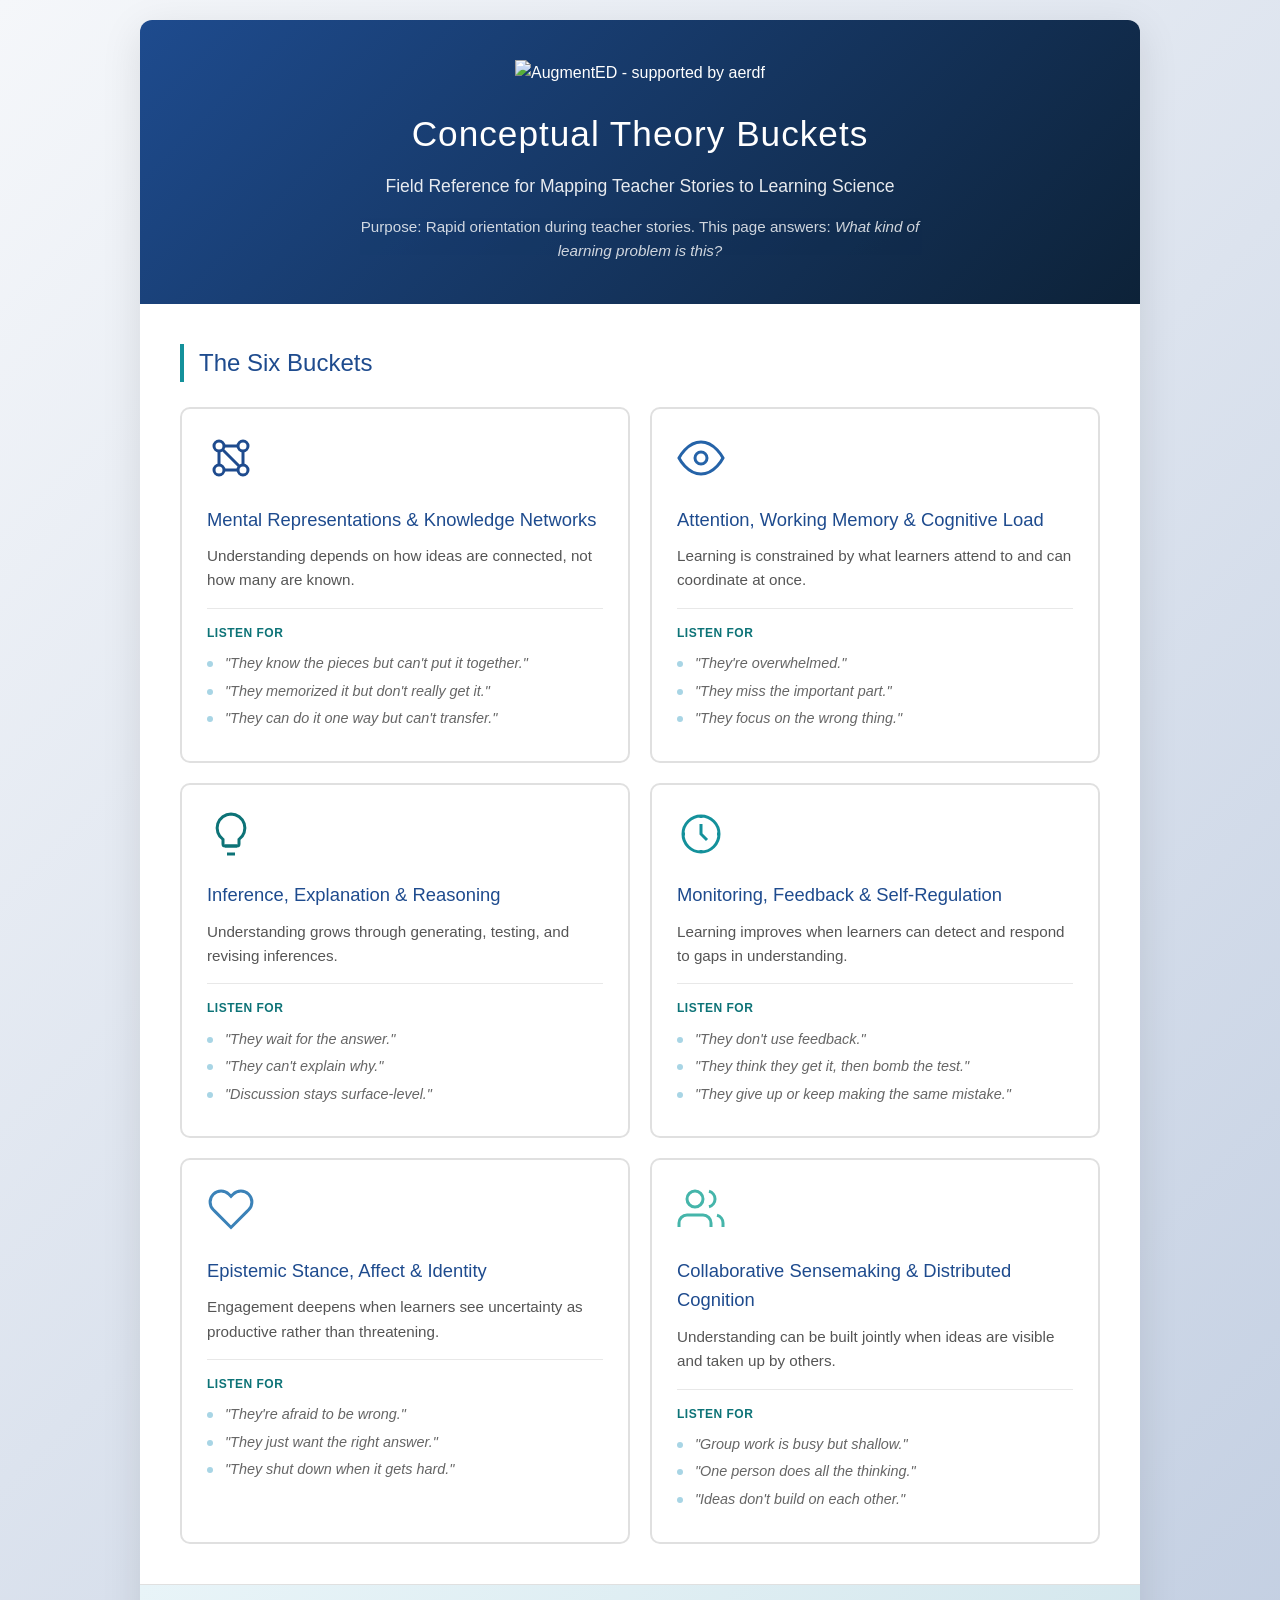
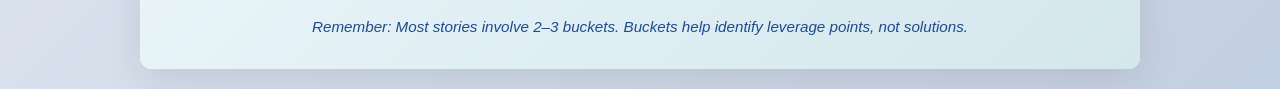
==== index.html @ 68f04470 "Remove number badges and show listen-fors on cards - Remove numbered badges from bucket cards, keep " ====
<!DOCTYPE html>
<html lang="en">
<head>
    <meta charset="UTF-8">
    <meta name="viewport" content="width=device-width, initial-scale=1.0">
    <title>Conceptual Theory Buckets | AugmentED</title>
    <style>
        * {
            margin: 0;
            padding: 0;
            box-sizing: border-box;
        }

        body {
            font-family: 'Segoe UI', Tahoma, Geneva, Verdana, sans-serif;
            background: linear-gradient(135deg, #f5f7fa 0%, #c3cfe2 100%);
            color: #2c3e50;
            line-height: 1.6;
            padding: 20px;
            min-height: 100vh;
        }

        .container {
            max-width: 1000px;
            margin: 0 auto;
            background: white;
            border-radius: 12px;
            box-shadow: 0 10px 40px rgba(0, 0, 0, 0.1);
            overflow: hidden;
        }

        header {
            background: linear-gradient(135deg, #1e4b8e 0%, #0d2238 100%);
            color: white;
            padding: 40px;
            text-align: center;
        }

        .logo {
            margin-bottom: 20px;
        }

        .logo img {
            height: 60px;
            width: auto;
        }

        header h1 {
            font-size: 2.2em;
            margin-bottom: 10px;
            font-weight: 300;
            letter-spacing: 1px;
        }

        header .subtitle {
            font-size: 1.1em;
            opacity: 0.9;
            margin-bottom: 15px;
        }

        header .purpose {
            font-size: 0.95em;
            opacity: 0.8;
            max-width: 600px;
            margin: 0 auto;
        }

        header .purpose em {
            font-style: italic;
            opacity: 1;
        }

        .buckets-section {
            padding: 40px;
        }

        .section-title {
            font-size: 1.5em;
            color: #1e4b8e;
            margin-bottom: 25px;
            font-weight: 400;
            border-left: 4px solid #14919b;
            padding-left: 15px;
        }

        .buckets-grid {
            display: grid;
            grid-template-columns: repeat(auto-fit, minmax(300px, 1fr));
            gap: 20px;
        }

        .bucket-card {
            background: white;
            border: 2px solid #e0e0e0;
            border-radius: 10px;
            padding: 25px;
            transition: all 0.3s ease;
            cursor: pointer;
        }

        .bucket-card:hover {
            transform: translateY(-5px);
            box-shadow: 0 8px 25px rgba(30, 75, 142, 0.15);
            border-color: #1e4b8e;
        }

        .bucket-card.expanded {
            grid-column: 1 / -1;
            cursor: default;
        }

        .bucket-icon {
            width: 48px;
            height: 48px;
            margin-bottom: 15px;
        }

        .bucket-card[data-bucket="1"] .bucket-icon { color: #1e4b8e; }
        .bucket-card[data-bucket="2"] .bucket-icon { color: #2563a8; }
        .bucket-card[data-bucket="3"] .bucket-icon { color: #0d7377; }
        .bucket-card[data-bucket="4"] .bucket-icon { color: #14919b; }
        .bucket-card[data-bucket="5"] .bucket-icon { color: #3b82b8; }
        .bucket-card[data-bucket="6"] .bucket-icon { color: #45b5aa; }

        .bucket-card h3 {
            color: #1e4b8e;
            font-size: 1.15em;
            margin-bottom: 10px;
            font-weight: 500;
        }

        .bucket-card .core-idea-preview {
            color: #555;
            font-size: 0.95em;
            line-height: 1.6;
            margin-bottom: 15px;
        }

        /* Listen For Preview on Cards */
        .listen-for-preview {
            margin-top: 15px;
            padding-top: 15px;
            border-top: 1px solid #e8e8e8;
        }

        .listen-for-preview h4 {
            color: #0d7377;
            font-size: 0.75em;
            text-transform: uppercase;
            letter-spacing: 0.5px;
            margin-bottom: 10px;
            font-weight: 600;
        }

        .listen-for-preview ul {
            list-style: none;
            padding-left: 0;
        }

        .listen-for-preview li {
            padding-left: 18px;
            position: relative;
            margin-bottom: 6px;
            color: #666;
            font-size: 0.9em;
            font-style: italic;
            line-height: 1.5;
        }

        .listen-for-preview li:before {
            content: "";
            width: 6px;
            height: 6px;
            background: #a8d5e5;
            border-radius: 50%;
            position: absolute;
            left: 0;
            top: 8px;
        }

        .bucket-details {
            display: none;
            margin-top: 20px;
            padding-top: 20px;
            border-top: 1px solid #e0e0e0;
            animation: fadeIn 0.4s ease;
        }

        .bucket-card.expanded .bucket-details {
            display: block;
        }

        .bucket-card.expanded .listen-for-preview {
            display: none;
        }

        @keyframes fadeIn {
            from { opacity: 0; transform: translateY(10px); }
            to { opacity: 1; transform: translateY(0); }
        }

        .detail-section {
            margin-bottom: 20px;
        }

        .detail-section:last-child {
            margin-bottom: 0;
        }

        .detail-section h4 {
            color: #0d7377;
            font-size: 0.85em;
            text-transform: uppercase;
            letter-spacing: 0.5px;
            margin-bottom: 10px;
            font-weight: 600;
        }

        .detail-section p {
            color: #2c3e50;
            font-size: 1.05em;
            font-weight: 500;
        }

        .detail-section ul {
            list-style: none;
            padding-left: 0;
        }

        .detail-section li {
            padding-left: 20px;
            position: relative;
            margin-bottom: 8px;
            color: #555;
            font-size: 0.95em;
        }

        .listen-for li {
            font-style: italic;
        }

        .listen-for li:before {
            content: "";
            width: 8px;
            height: 8px;
            background: #a8d5e5;
            border-radius: 50%;
            position: absolute;
            left: 0;
            top: 8px;
        }

        .mechanistic li:before {
            content: "";
            width: 8px;
            height: 8px;
            border: 2px solid #14919b;
            border-radius: 2px;
            position: absolute;
            left: 0;
            top: 6px;
        }

        .deep-dive-btn {
            display: inline-block;
            margin-top: 20px;
            background: linear-gradient(135deg, #1e4b8e 0%, #2a5ca8 100%);
            color: white;
            padding: 12px 24px;
            border-radius: 25px;
            text-decoration: none;
            font-size: 0.95em;
            font-weight: 500;
            transition: all 0.3s ease;
        }

        .deep-dive-btn:hover {
            transform: translateY(-2px);
            box-shadow: 0 4px 15px rgba(30, 75, 142, 0.3);
        }

        .collapse-btn {
            display: none;
            background: transparent;
            border: 2px solid #e0e0e0;
            color: #666;
            padding: 8px 16px;
            border-radius: 20px;
            cursor: pointer;
            font-size: 0.9em;
            margin-top: 15px;
            margin-left: 10px;
            transition: all 0.3s ease;
        }

        .bucket-card.expanded .collapse-btn {
            display: inline-block;
        }

        .collapse-btn:hover {
            border-color: #1e4b8e;
            color: #1e4b8e;
        }

        footer {
            padding: 30px 40px;
            background: linear-gradient(135deg, #e8f4f8 0%, #d4e7ed 100%);
            border-top: 1px solid #e0e0e0;
        }

        .reminder {
            color: #1e4b8e;
            font-size: 0.95em;
            text-align: center;
            font-style: italic;
        }

        @media (max-width: 768px) {
            body {
                padding: 10px;
            }

            header {
                padding: 30px 20px;
            }

            header h1 {
                font-size: 1.6em;
            }

            .buckets-section {
                padding: 25px 20px;
            }

            .buckets-grid {
                grid-template-columns: 1fr;
            }

            .bucket-card.expanded {
                grid-column: 1;
            }

            .section-title {
                font-size: 1.3em;
            }

            footer {
                padding: 20px;
            }
        }
    </style>
</head>
<body>
    <div class="container">
        <header>
            <div class="logo">
                <img src="AugmentED_Logo_FullColor_wTag.png" alt="AugmentED - supported by aerdf">
            </div>
            <h1>Conceptual Theory Buckets</h1>
            <p class="subtitle">Field Reference for Mapping Teacher Stories to Learning Science</p>
            <p class="purpose">Purpose: Rapid orientation during teacher stories. This page answers: <em>What kind of learning problem is this?</em></p>
        </header>

        <section class="buckets-section">
            <h2 class="section-title">The Six Buckets</h2>

            <div class="buckets-grid">
                <!-- Bucket 1 -->
                <article class="bucket-card" data-bucket="1">
                    <svg class="bucket-icon" viewBox="0 0 24 24" fill="none" stroke="currentColor" stroke-width="1.5">
                        <circle cx="6" cy="6" r="2.5"/>
                        <circle cx="18" cy="6" r="2.5"/>
                        <circle cx="6" cy="18" r="2.5"/>
                        <circle cx="18" cy="18" r="2.5"/>
                        <line x1="8.5" y1="6" x2="15.5" y2="6"/>
                        <line x1="6" y1="8.5" x2="6" y2="15.5"/>
                        <line x1="18" y1="8.5" x2="18" y2="15.5"/>
                        <line x1="8.5" y1="18" x2="15.5" y2="18"/>
                        <line x1="8" y1="8" x2="16" y2="16"/>
                    </svg>
                    <h3>Mental Representations & Knowledge Networks</h3>
                    <p class="core-idea-preview">Understanding depends on how ideas are connected, not how many are known.</p>

                    <div class="listen-for-preview">
                        <h4>Listen For</h4>
                        <ul>
                            <li>"They know the pieces but can't put it together."</li>
                            <li>"They memorized it but don't really get it."</li>
                            <li>"They can do it one way but can't transfer."</li>
                        </ul>
                    </div>

                    <div class="bucket-details">
                        <div class="detail-section listen-for">
                            <h4>Listen For</h4>
                            <ul>
                                <li>"They know the pieces but can't put it together."</li>
                                <li>"They memorized it but don't really get it."</li>
                                <li>"They can do it one way but can't transfer."</li>
                            </ul>
                        </div>
                        <div class="detail-section mechanistic">
                            <h4>Mechanistic Breakdowns</h4>
                            <ul>
                                <li>Fragmented schemas</li>
                                <li>Weak causal structure</li>
                                <li>Surface-level encoding</li>
                                <li>Representation misalignment (text vs. diagram vs. talk)</li>
                            </ul>
                        </div>
                        <a href="deep-dive-1.html" class="deep-dive-btn">Explore Deep Dive →</a>
                        <button class="collapse-btn" onclick="event.stopPropagation()">Collapse</button>
                    </div>
                </article>

                <!-- Bucket 2 -->
                <article class="bucket-card" data-bucket="2">
                    <svg class="bucket-icon" viewBox="0 0 24 24" fill="none" stroke="currentColor" stroke-width="1.5">
                        <path d="M1 12s4-8 11-8 11 8 11 8-4 8-11 8-11-8-11-8z"/>
                        <circle cx="12" cy="12" r="3"/>
                    </svg>
                    <h3>Attention, Working Memory & Cognitive Load</h3>
                    <p class="core-idea-preview">Learning is constrained by what learners attend to and can coordinate at once.</p>

                    <div class="listen-for-preview">
                        <h4>Listen For</h4>
                        <ul>
                            <li>"They're overwhelmed."</li>
                            <li>"They miss the important part."</li>
                            <li>"They focus on the wrong thing."</li>
                        </ul>
                    </div>

                    <div class="bucket-details">
                        <div class="detail-section listen-for">
                            <h4>Listen For</h4>
                            <ul>
                                <li>"They're overwhelmed."</li>
                                <li>"They miss the important part."</li>
                                <li>"They focus on the wrong thing."</li>
                            </ul>
                        </div>
                        <div class="detail-section mechanistic">
                            <h4>Mechanistic Breakdowns</h4>
                            <ul>
                                <li>Misdirected attention</li>
                                <li>Extraneous cognitive load</li>
                                <li>Split attention</li>
                                <li>Prior knowledge not activated</li>
                            </ul>
                        </div>
                        <a href="deep-dive-2.html" class="deep-dive-btn">Explore Deep Dive →</a>
                        <button class="collapse-btn" onclick="event.stopPropagation()">Collapse</button>
                    </div>
                </article>

                <!-- Bucket 3 -->
                <article class="bucket-card" data-bucket="3">
                    <svg class="bucket-icon" viewBox="0 0 24 24" fill="none" stroke="currentColor" stroke-width="1.5">
                        <path d="M9 18h6"/>
                        <path d="M10 22h4"/>
                        <path d="M12 2a7 7 0 0 0-4 12.7V17a1 1 0 0 0 1 1h6a1 1 0 0 0 1-1v-2.3A7 7 0 0 0 12 2z"/>
                    </svg>
                    <h3>Inference, Explanation & Reasoning</h3>
                    <p class="core-idea-preview">Understanding grows through generating, testing, and revising inferences.</p>

                    <div class="listen-for-preview">
                        <h4>Listen For</h4>
                        <ul>
                            <li>"They wait for the answer."</li>
                            <li>"They can't explain why."</li>
                            <li>"Discussion stays surface-level."</li>
                        </ul>
                    </div>

                    <div class="bucket-details">
                        <div class="detail-section listen-for">
                            <h4>Listen For</h4>
                            <ul>
                                <li>"They wait for the answer."</li>
                                <li>"They can't explain why."</li>
                                <li>"Discussion stays surface-level."</li>
                            </ul>
                        </div>
                        <div class="detail-section mechanistic">
                            <h4>Mechanistic Breakdowns</h4>
                            <ul>
                                <li>Low inference demand</li>
                                <li>Explanations without mechanisms</li>
                                <li>Weak counterfactual reasoning</li>
                                <li>No productive failure opportunities</li>
                            </ul>
                        </div>
                        <a href="deep-dive-3.html" class="deep-dive-btn">Explore Deep Dive →</a>
                        <button class="collapse-btn" onclick="event.stopPropagation()">Collapse</button>
                    </div>
                </article>

                <!-- Bucket 4 -->
                <article class="bucket-card" data-bucket="4">
                    <svg class="bucket-icon" viewBox="0 0 24 24" fill="none" stroke="currentColor" stroke-width="1.5">
                        <circle cx="12" cy="12" r="9"/>
                        <path d="M12 7v5l3 3"/>
                        <path d="M12 3v1"/>
                        <path d="M12 20v1"/>
                        <path d="M3 12h1"/>
                        <path d="M20 12h1"/>
                    </svg>
                    <h3>Monitoring, Feedback & Self-Regulation</h3>
                    <p class="core-idea-preview">Learning improves when learners can detect and respond to gaps in understanding.</p>

                    <div class="listen-for-preview">
                        <h4>Listen For</h4>
                        <ul>
                            <li>"They don't use feedback."</li>
                            <li>"They think they get it, then bomb the test."</li>
                            <li>"They give up or keep making the same mistake."</li>
                        </ul>
                    </div>

                    <div class="bucket-details">
                        <div class="detail-section listen-for">
                            <h4>Listen For</h4>
                            <ul>
                                <li>"They don't use feedback."</li>
                                <li>"They think they get it, then bomb the test."</li>
                                <li>"They give up or keep making the same mistake."</li>
                            </ul>
                        </div>
                        <div class="detail-section mechanistic">
                            <h4>Mechanistic Breakdowns</h4>
                            <ul>
                                <li>Poor metacognitive calibration</li>
                                <li>Feedback that evaluates but doesn't inform</li>
                                <li>No visibility into progress</li>
                                <li>Weak error detection</li>
                            </ul>
                        </div>
                        <a href="deep-dive-4.html" class="deep-dive-btn">Explore Deep Dive →</a>
                        <button class="collapse-btn" onclick="event.stopPropagation()">Collapse</button>
                    </div>
                </article>

                <!-- Bucket 5 -->
                <article class="bucket-card" data-bucket="5">
                    <svg class="bucket-icon" viewBox="0 0 24 24" fill="none" stroke="currentColor" stroke-width="1.5">
                        <path d="M20.84 4.61a5.5 5.5 0 0 0-7.78 0L12 5.67l-1.06-1.06a5.5 5.5 0 0 0-7.78 7.78l1.06 1.06L12 21.23l7.78-7.78 1.06-1.06a5.5 5.5 0 0 0 0-7.78z"/>
                    </svg>
                    <h3>Epistemic Stance, Affect & Identity</h3>
                    <p class="core-idea-preview">Engagement deepens when learners see uncertainty as productive rather than threatening.</p>

                    <div class="listen-for-preview">
                        <h4>Listen For</h4>
                        <ul>
                            <li>"They're afraid to be wrong."</li>
                            <li>"They just want the right answer."</li>
                            <li>"They shut down when it gets hard."</li>
                        </ul>
                    </div>

                    <div class="bucket-details">
                        <div class="detail-section listen-for">
                            <h4>Listen For</h4>
                            <ul>
                                <li>"They're afraid to be wrong."</li>
                                <li>"They just want the right answer."</li>
                                <li>"They shut down when it gets hard."</li>
                            </ul>
                        </div>
                        <div class="detail-section mechanistic">
                            <h4>Mechanistic Breakdowns</h4>
                            <ul>
                                <li>Fixed view of knowledge</li>
                                <li>High epistemic risk</li>
                                <li>Confusion interpreted as failure</li>
                                <li>Threatened learner identity</li>
                            </ul>
                        </div>
                        <a href="deep-dive-5.html" class="deep-dive-btn">Explore Deep Dive →</a>
                        <button class="collapse-btn" onclick="event.stopPropagation()">Collapse</button>
                    </div>
                </article>

                <!-- Bucket 6 -->
                <article class="bucket-card" data-bucket="6">
                    <svg class="bucket-icon" viewBox="0 0 24 24" fill="none" stroke="currentColor" stroke-width="1.5">
                        <path d="M17 21v-2a4 4 0 0 0-4-4H5a4 4 0 0 0-4 4v2"/>
                        <circle cx="9" cy="7" r="4"/>
                        <path d="M23 21v-2a4 4 0 0 0-3-3.87"/>
                        <path d="M16 3.13a4 4 0 0 1 0 7.75"/>
                    </svg>
                    <h3>Collaborative Sensemaking & Distributed Cognition</h3>
                    <p class="core-idea-preview">Understanding can be built jointly when ideas are visible and taken up by others.</p>

                    <div class="listen-for-preview">
                        <h4>Listen For</h4>
                        <ul>
                            <li>"Group work is busy but shallow."</li>
                            <li>"One person does all the thinking."</li>
                            <li>"Ideas don't build on each other."</li>
                        </ul>
                    </div>

                    <div class="bucket-details">
                        <div class="detail-section listen-for">
                            <h4>Listen For</h4>
                            <ul>
                                <li>"Group work is busy but shallow."</li>
                                <li>"One person does all the thinking."</li>
                                <li>"Ideas don't build on each other."</li>
                            </ul>
                        </div>
                        <div class="detail-section mechanistic">
                            <h4>Mechanistic Breakdowns</h4>
                            <ul>
                                <li>No shared representations</li>
                                <li>Low dialogic uptake</li>
                                <li>Uneven participation in reasoning</li>
                                <li>Missing transactive exchange</li>
                            </ul>
                        </div>
                        <a href="deep-dive-6.html" class="deep-dive-btn">Explore Deep Dive →</a>
                        <button class="collapse-btn" onclick="event.stopPropagation()">Collapse</button>
                    </div>
                </article>
            </div>
        </section>

        <footer>
            <p class="reminder">Remember: Most stories involve 2–3 buckets. Buckets help identify leverage points, not solutions.</p>
        </footer>
    </div>

    <script>
        document.querySelectorAll('.bucket-card').forEach(card => {
            card.addEventListener('click', function(e) {
                if (e.target.classList.contains('deep-dive-btn')) return;

                const isExpanded = this.classList.contains('expanded');

                // Collapse all cards
                document.querySelectorAll('.bucket-card.expanded').forEach(c => {
                    c.classList.remove('expanded');
                });

                // Expand clicked card if it wasn't already expanded
                if (!isExpanded) {
                    this.classList.add('expanded');
                    setTimeout(() => {
                        this.scrollIntoView({ behavior: 'smooth', block: 'nearest' });
                    }, 100);
                }
            });

            // Collapse button
            const collapseBtn = card.querySelector('.collapse-btn');
            if (collapseBtn) {
                collapseBtn.addEventListener('click', function(e) {
                    e.stopPropagation();
                    card.classList.remove('expanded');
                });
            }
        });
    </script>
</body>
</html>
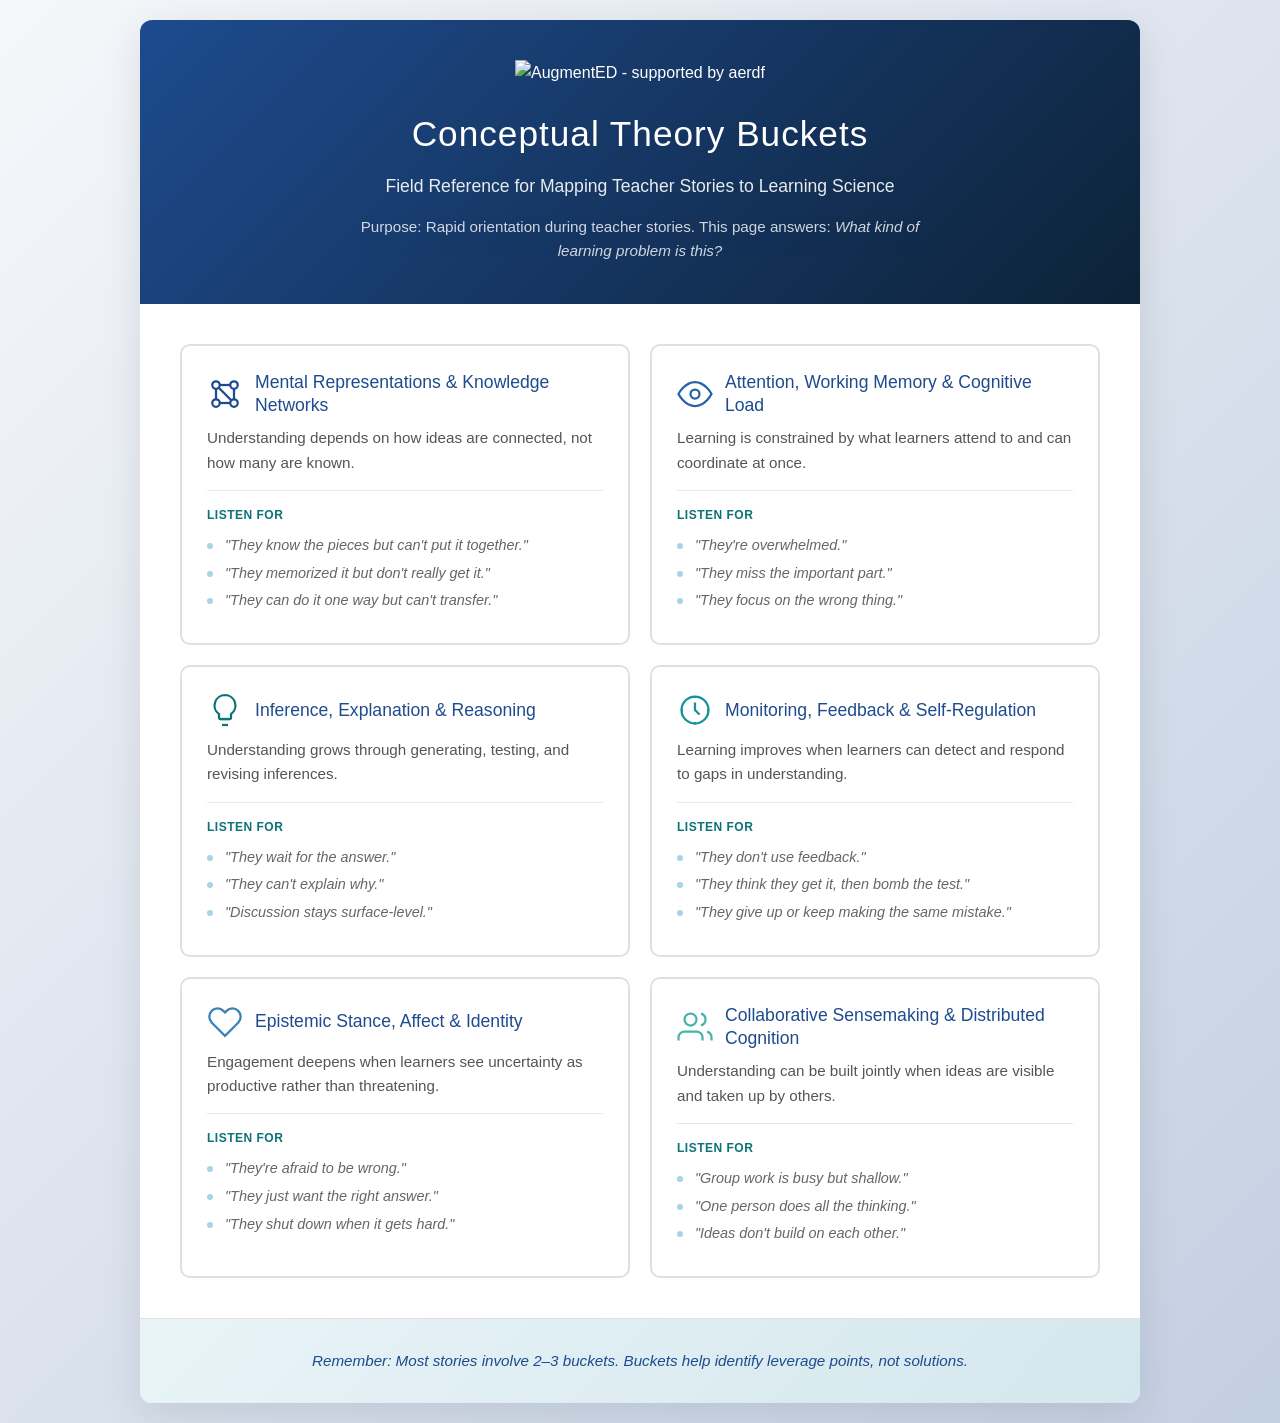
==== commit d6a54a8b: "Remove section title and put icons inline with headers - Removed "The Six Buckets" heading from the " ====
--- a/index.html
+++ b/index.html
@@ -74,15 +74,6 @@
             padding: 40px;
         }
 
-        .section-title {
-            font-size: 1.5em;
-            color: #1e4b8e;
-            margin-bottom: 25px;
-            font-weight: 400;
-            border-left: 4px solid #14919b;
-            padding-left: 15px;
-        }
-
         .buckets-grid {
             display: grid;
             grid-template-columns: repeat(auto-fit, minmax(300px, 1fr));
@@ -109,10 +100,17 @@
             cursor: default;
         }
 
+        .bucket-header {
+            display: flex;
+            align-items: center;
+            gap: 12px;
+            margin-bottom: 10px;
+        }
+
         .bucket-icon {
-            width: 48px;
-            height: 48px;
-            margin-bottom: 15px;
+            width: 36px;
+            height: 36px;
+            flex-shrink: 0;
         }
 
         .bucket-card[data-bucket="1"] .bucket-icon { color: #1e4b8e; }
@@ -124,9 +122,10 @@
 
         .bucket-card h3 {
             color: #1e4b8e;
-            font-size: 1.15em;
-            margin-bottom: 10px;
+            font-size: 1.1em;
+            margin: 0;
             font-weight: 500;
+            line-height: 1.3;
         }
 
         .bucket-card .core-idea-preview {
@@ -340,10 +339,6 @@
                 grid-column: 1;
             }
 
-            .section-title {
-                font-size: 1.3em;
-            }
-
             footer {
                 padding: 20px;
             }
@@ -362,23 +357,23 @@
         </header>
 
         <section class="buckets-section">
-            <h2 class="section-title">The Six Buckets</h2>
-
             <div class="buckets-grid">
                 <!-- Bucket 1 -->
                 <article class="bucket-card" data-bucket="1">
-                    <svg class="bucket-icon" viewBox="0 0 24 24" fill="none" stroke="currentColor" stroke-width="1.5">
-                        <circle cx="6" cy="6" r="2.5"/>
-                        <circle cx="18" cy="6" r="2.5"/>
-                        <circle cx="6" cy="18" r="2.5"/>
-                        <circle cx="18" cy="18" r="2.5"/>
-                        <line x1="8.5" y1="6" x2="15.5" y2="6"/>
-                        <line x1="6" y1="8.5" x2="6" y2="15.5"/>
-                        <line x1="18" y1="8.5" x2="18" y2="15.5"/>
-                        <line x1="8.5" y1="18" x2="15.5" y2="18"/>
-                        <line x1="8" y1="8" x2="16" y2="16"/>
-                    </svg>
-                    <h3>Mental Representations & Knowledge Networks</h3>
+                    <div class="bucket-header">
+                        <svg class="bucket-icon" viewBox="0 0 24 24" fill="none" stroke="currentColor" stroke-width="1.5">
+                            <circle cx="6" cy="6" r="2.5"/>
+                            <circle cx="18" cy="6" r="2.5"/>
+                            <circle cx="6" cy="18" r="2.5"/>
+                            <circle cx="18" cy="18" r="2.5"/>
+                            <line x1="8.5" y1="6" x2="15.5" y2="6"/>
+                            <line x1="6" y1="8.5" x2="6" y2="15.5"/>
+                            <line x1="18" y1="8.5" x2="18" y2="15.5"/>
+                            <line x1="8.5" y1="18" x2="15.5" y2="18"/>
+                            <line x1="8" y1="8" x2="16" y2="16"/>
+                        </svg>
+                        <h3>Mental Representations & Knowledge Networks</h3>
+                    </div>
                     <p class="core-idea-preview">Understanding depends on how ideas are connected, not how many are known.</p>
 
                     <div class="listen-for-preview">
@@ -415,11 +410,13 @@
 
                 <!-- Bucket 2 -->
                 <article class="bucket-card" data-bucket="2">
-                    <svg class="bucket-icon" viewBox="0 0 24 24" fill="none" stroke="currentColor" stroke-width="1.5">
-                        <path d="M1 12s4-8 11-8 11 8 11 8-4 8-11 8-11-8-11-8z"/>
-                        <circle cx="12" cy="12" r="3"/>
-                    </svg>
-                    <h3>Attention, Working Memory & Cognitive Load</h3>
+                    <div class="bucket-header">
+                        <svg class="bucket-icon" viewBox="0 0 24 24" fill="none" stroke="currentColor" stroke-width="1.5">
+                            <path d="M1 12s4-8 11-8 11 8 11 8-4 8-11 8-11-8-11-8z"/>
+                            <circle cx="12" cy="12" r="3"/>
+                        </svg>
+                        <h3>Attention, Working Memory & Cognitive Load</h3>
+                    </div>
                     <p class="core-idea-preview">Learning is constrained by what learners attend to and can coordinate at once.</p>
 
                     <div class="listen-for-preview">
@@ -456,12 +453,14 @@
 
                 <!-- Bucket 3 -->
                 <article class="bucket-card" data-bucket="3">
-                    <svg class="bucket-icon" viewBox="0 0 24 24" fill="none" stroke="currentColor" stroke-width="1.5">
-                        <path d="M9 18h6"/>
-                        <path d="M10 22h4"/>
-                        <path d="M12 2a7 7 0 0 0-4 12.7V17a1 1 0 0 0 1 1h6a1 1 0 0 0 1-1v-2.3A7 7 0 0 0 12 2z"/>
-                    </svg>
-                    <h3>Inference, Explanation & Reasoning</h3>
+                    <div class="bucket-header">
+                        <svg class="bucket-icon" viewBox="0 0 24 24" fill="none" stroke="currentColor" stroke-width="1.5">
+                            <path d="M9 18h6"/>
+                            <path d="M10 22h4"/>
+                            <path d="M12 2a7 7 0 0 0-4 12.7V17a1 1 0 0 0 1 1h6a1 1 0 0 0 1-1v-2.3A7 7 0 0 0 12 2z"/>
+                        </svg>
+                        <h3>Inference, Explanation & Reasoning</h3>
+                    </div>
                     <p class="core-idea-preview">Understanding grows through generating, testing, and revising inferences.</p>
 
                     <div class="listen-for-preview">
@@ -498,15 +497,17 @@
 
                 <!-- Bucket 4 -->
                 <article class="bucket-card" data-bucket="4">
-                    <svg class="bucket-icon" viewBox="0 0 24 24" fill="none" stroke="currentColor" stroke-width="1.5">
-                        <circle cx="12" cy="12" r="9"/>
-                        <path d="M12 7v5l3 3"/>
-                        <path d="M12 3v1"/>
-                        <path d="M12 20v1"/>
-                        <path d="M3 12h1"/>
-                        <path d="M20 12h1"/>
-                    </svg>
-                    <h3>Monitoring, Feedback & Self-Regulation</h3>
+                    <div class="bucket-header">
+                        <svg class="bucket-icon" viewBox="0 0 24 24" fill="none" stroke="currentColor" stroke-width="1.5">
+                            <circle cx="12" cy="12" r="9"/>
+                            <path d="M12 7v5l3 3"/>
+                            <path d="M12 3v1"/>
+                            <path d="M12 20v1"/>
+                            <path d="M3 12h1"/>
+                            <path d="M20 12h1"/>
+                        </svg>
+                        <h3>Monitoring, Feedback & Self-Regulation</h3>
+                    </div>
                     <p class="core-idea-preview">Learning improves when learners can detect and respond to gaps in understanding.</p>
 
                     <div class="listen-for-preview">
@@ -543,10 +544,12 @@
 
                 <!-- Bucket 5 -->
                 <article class="bucket-card" data-bucket="5">
-                    <svg class="bucket-icon" viewBox="0 0 24 24" fill="none" stroke="currentColor" stroke-width="1.5">
-                        <path d="M20.84 4.61a5.5 5.5 0 0 0-7.78 0L12 5.67l-1.06-1.06a5.5 5.5 0 0 0-7.78 7.78l1.06 1.06L12 21.23l7.78-7.78 1.06-1.06a5.5 5.5 0 0 0 0-7.78z"/>
-                    </svg>
-                    <h3>Epistemic Stance, Affect & Identity</h3>
+                    <div class="bucket-header">
+                        <svg class="bucket-icon" viewBox="0 0 24 24" fill="none" stroke="currentColor" stroke-width="1.5">
+                            <path d="M20.84 4.61a5.5 5.5 0 0 0-7.78 0L12 5.67l-1.06-1.06a5.5 5.5 0 0 0-7.78 7.78l1.06 1.06L12 21.23l7.78-7.78 1.06-1.06a5.5 5.5 0 0 0 0-7.78z"/>
+                        </svg>
+                        <h3>Epistemic Stance, Affect & Identity</h3>
+                    </div>
                     <p class="core-idea-preview">Engagement deepens when learners see uncertainty as productive rather than threatening.</p>
 
                     <div class="listen-for-preview">
@@ -583,13 +586,15 @@
 
                 <!-- Bucket 6 -->
                 <article class="bucket-card" data-bucket="6">
-                    <svg class="bucket-icon" viewBox="0 0 24 24" fill="none" stroke="currentColor" stroke-width="1.5">
-                        <path d="M17 21v-2a4 4 0 0 0-4-4H5a4 4 0 0 0-4 4v2"/>
-                        <circle cx="9" cy="7" r="4"/>
-                        <path d="M23 21v-2a4 4 0 0 0-3-3.87"/>
-                        <path d="M16 3.13a4 4 0 0 1 0 7.75"/>
-                    </svg>
-                    <h3>Collaborative Sensemaking & Distributed Cognition</h3>
+                    <div class="bucket-header">
+                        <svg class="bucket-icon" viewBox="0 0 24 24" fill="none" stroke="currentColor" stroke-width="1.5">
+                            <path d="M17 21v-2a4 4 0 0 0-4-4H5a4 4 0 0 0-4 4v2"/>
+                            <circle cx="9" cy="7" r="4"/>
+                            <path d="M23 21v-2a4 4 0 0 0-3-3.87"/>
+                            <path d="M16 3.13a4 4 0 0 1 0 7.75"/>
+                        </svg>
+                        <h3>Collaborative Sensemaking & Distributed Cognition</h3>
+                    </div>
                     <p class="core-idea-preview">Understanding can be built jointly when ideas are visible and taken up by others.</p>
 
                     <div class="listen-for-preview">
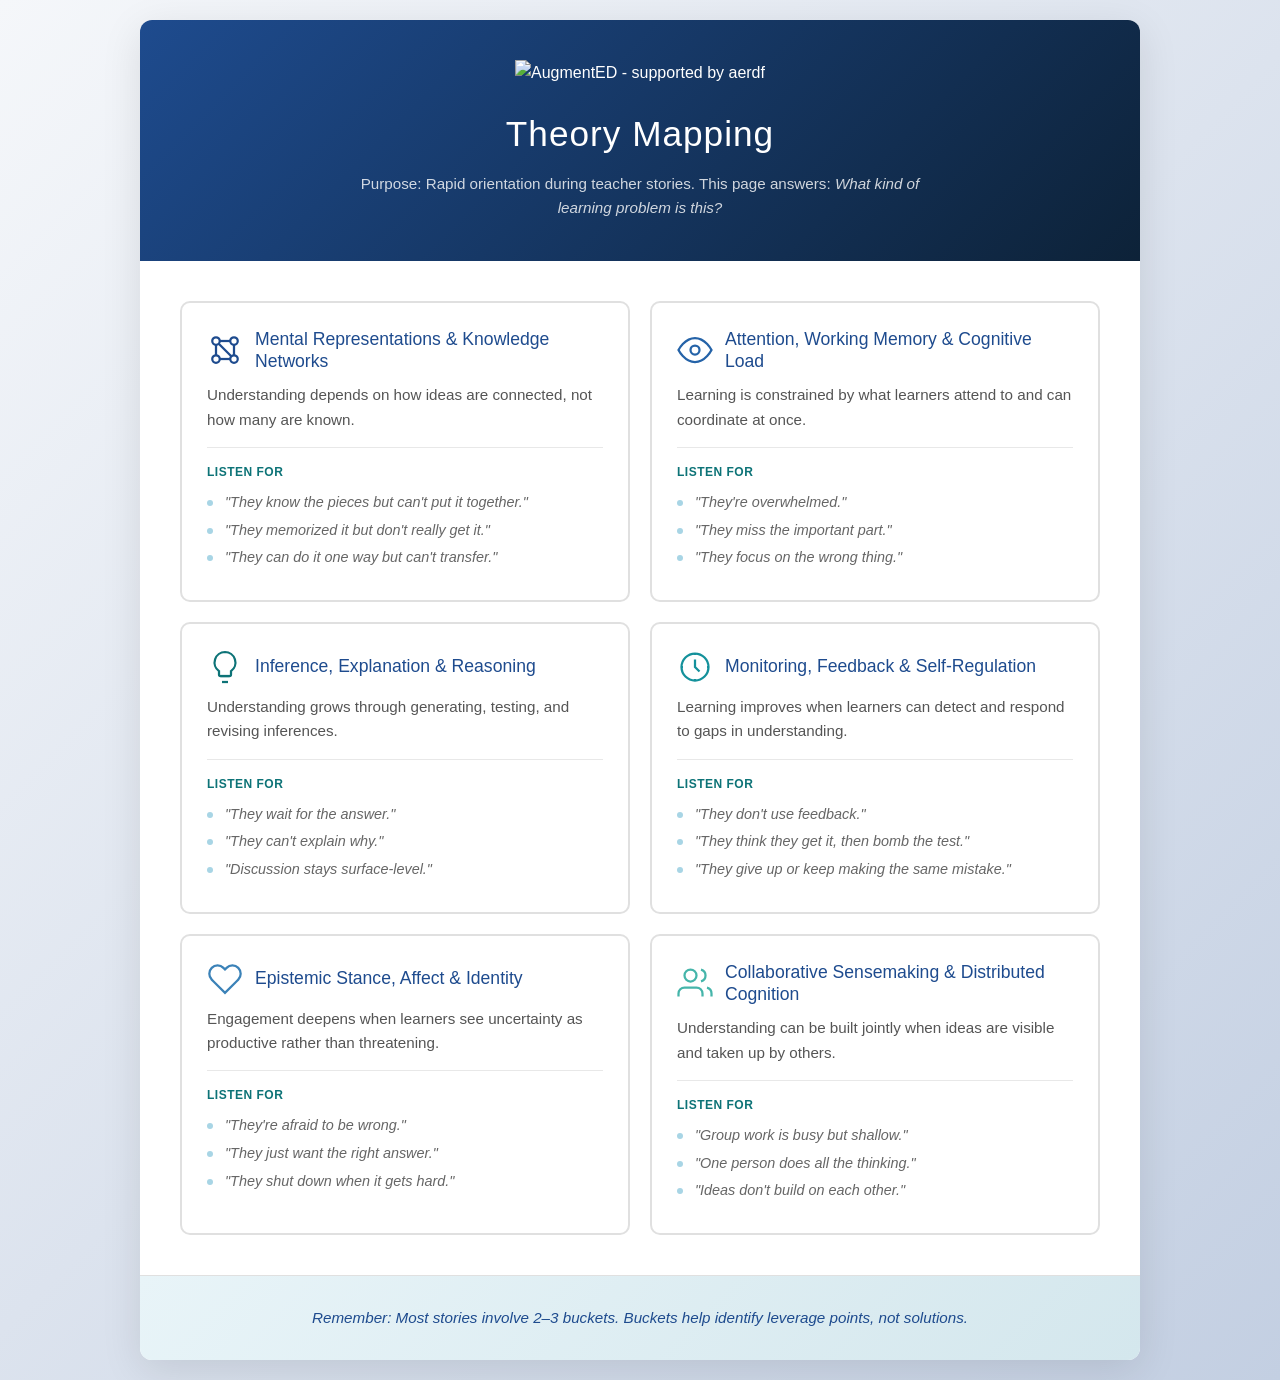
==== commit 3fbf277f: "Update header to Theory Mapping and remove subtitle - Changed main heading from "Conceptual Theory B" ====
--- a/index.html
+++ b/index.html
@@ -3,7 +3,7 @@
 <head>
     <meta charset="UTF-8">
     <meta name="viewport" content="width=device-width, initial-scale=1.0">
-    <title>Conceptual Theory Buckets | AugmentED</title>
+    <title>Theory Mapping | AugmentED</title>
     <style>
         * {
             margin: 0;
@@ -50,12 +50,6 @@
             margin-bottom: 10px;
             font-weight: 300;
             letter-spacing: 1px;
-        }
-
-        header .subtitle {
-            font-size: 1.1em;
-            opacity: 0.9;
-            margin-bottom: 15px;
         }
 
         header .purpose {
@@ -351,8 +345,7 @@
             <div class="logo">
                 <img src="AugmentED_Logo_FullColor_wTag.png" alt="AugmentED - supported by aerdf">
             </div>
-            <h1>Conceptual Theory Buckets</h1>
-            <p class="subtitle">Field Reference for Mapping Teacher Stories to Learning Science</p>
+            <h1>Theory Mapping</h1>
             <p class="purpose">Purpose: Rapid orientation during teacher stories. This page answers: <em>What kind of learning problem is this?</em></p>
         </header>
 
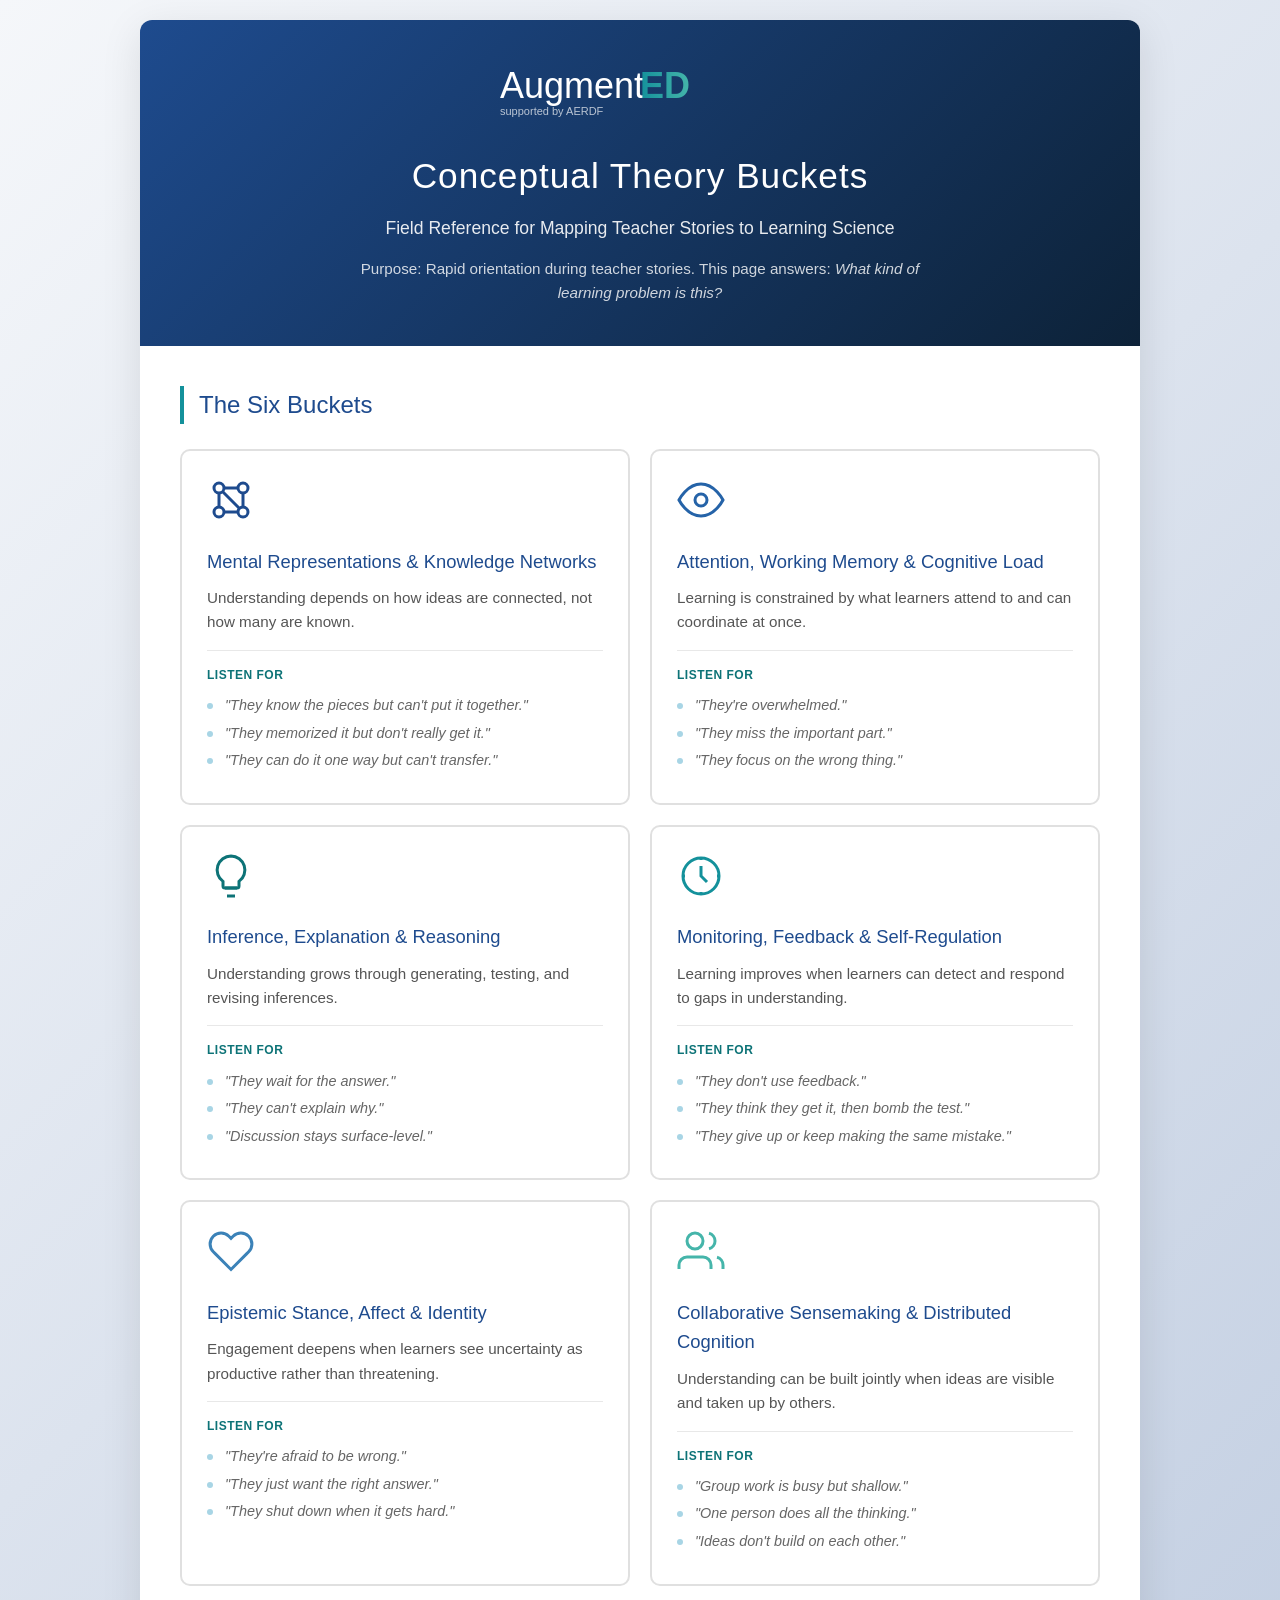
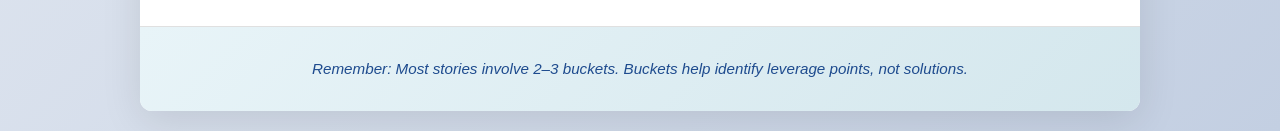
==== commit eea060fa: "Fix logo and add complete deep-dive pages for all 6 theory buckets - Replace broken PNG logo with in" ====
--- a/index.html
+++ b/index.html
@@ -3,7 +3,7 @@
 <head>
     <meta charset="UTF-8">
     <meta name="viewport" content="width=device-width, initial-scale=1.0">
-    <title>Theory Mapping | AugmentED</title>
+    <title>Conceptual Theory Buckets | AugmentED</title>
     <style>
         * {
             margin: 0;
@@ -52,6 +52,12 @@
             letter-spacing: 1px;
         }
 
+        header .subtitle {
+            font-size: 1.1em;
+            opacity: 0.9;
+            margin-bottom: 15px;
+        }
+
         header .purpose {
             font-size: 0.95em;
             opacity: 0.8;
@@ -66,6 +72,15 @@
 
         .buckets-section {
             padding: 40px;
+        }
+
+        .section-title {
+            font-size: 1.5em;
+            color: #1e4b8e;
+            margin-bottom: 25px;
+            font-weight: 400;
+            border-left: 4px solid #14919b;
+            padding-left: 15px;
         }
 
         .buckets-grid {
@@ -94,17 +109,10 @@
             cursor: default;
         }
 
-        .bucket-header {
-            display: flex;
-            align-items: center;
-            gap: 12px;
-            margin-bottom: 10px;
-        }
-
         .bucket-icon {
-            width: 36px;
-            height: 36px;
-            flex-shrink: 0;
+            width: 48px;
+            height: 48px;
+            margin-bottom: 15px;
         }
 
         .bucket-card[data-bucket="1"] .bucket-icon { color: #1e4b8e; }
@@ -116,10 +124,9 @@
 
         .bucket-card h3 {
             color: #1e4b8e;
-            font-size: 1.1em;
-            margin: 0;
+            font-size: 1.15em;
+            margin-bottom: 10px;
             font-weight: 500;
-            line-height: 1.3;
         }
 
         .bucket-card .core-idea-preview {
@@ -333,6 +340,10 @@
                 grid-column: 1;
             }
 
+            .section-title {
+                font-size: 1.3em;
+            }
+
             footer {
                 padding: 20px;
             }
@@ -343,30 +354,41 @@
     <div class="container">
         <header>
             <div class="logo">
-                <img src="AugmentED_Logo_FullColor_wTag.png" alt="AugmentED - supported by aerdf">
+                <svg viewBox="0 0 280 60" height="60" xmlns="http://www.w3.org/2000/svg">
+                    <defs>
+                        <linearGradient id="logoGradient" x1="0%" y1="0%" x2="100%" y2="0%">
+                            <stop offset="0%" style="stop-color:#14919b"/>
+                            <stop offset="100%" style="stop-color:#45b5aa"/>
+                        </linearGradient>
+                    </defs>
+                    <text x="0" y="38" font-family="Segoe UI, Tahoma, Geneva, Verdana, sans-serif" font-size="36" font-weight="300" fill="white">Augment</text>
+                    <text x="140" y="38" font-family="Segoe UI, Tahoma, Geneva, Verdana, sans-serif" font-size="36" font-weight="600" fill="url(#logoGradient)">ED</text>
+                    <text x="0" y="55" font-family="Segoe UI, Tahoma, Geneva, Verdana, sans-serif" font-size="11" fill="rgba(255,255,255,0.7)">supported by AERDF</text>
+                </svg>
             </div>
-            <h1>Theory Mapping</h1>
+            <h1>Conceptual Theory Buckets</h1>
+            <p class="subtitle">Field Reference for Mapping Teacher Stories to Learning Science</p>
             <p class="purpose">Purpose: Rapid orientation during teacher stories. This page answers: <em>What kind of learning problem is this?</em></p>
         </header>
 
         <section class="buckets-section">
+            <h2 class="section-title">The Six Buckets</h2>
+
             <div class="buckets-grid">
                 <!-- Bucket 1 -->
                 <article class="bucket-card" data-bucket="1">
-                    <div class="bucket-header">
-                        <svg class="bucket-icon" viewBox="0 0 24 24" fill="none" stroke="currentColor" stroke-width="1.5">
-                            <circle cx="6" cy="6" r="2.5"/>
-                            <circle cx="18" cy="6" r="2.5"/>
-                            <circle cx="6" cy="18" r="2.5"/>
-                            <circle cx="18" cy="18" r="2.5"/>
-                            <line x1="8.5" y1="6" x2="15.5" y2="6"/>
-                            <line x1="6" y1="8.5" x2="6" y2="15.5"/>
-                            <line x1="18" y1="8.5" x2="18" y2="15.5"/>
-                            <line x1="8.5" y1="18" x2="15.5" y2="18"/>
-                            <line x1="8" y1="8" x2="16" y2="16"/>
-                        </svg>
-                        <h3>Mental Representations & Knowledge Networks</h3>
-                    </div>
+                    <svg class="bucket-icon" viewBox="0 0 24 24" fill="none" stroke="currentColor" stroke-width="1.5">
+                        <circle cx="6" cy="6" r="2.5"/>
+                        <circle cx="18" cy="6" r="2.5"/>
+                        <circle cx="6" cy="18" r="2.5"/>
+                        <circle cx="18" cy="18" r="2.5"/>
+                        <line x1="8.5" y1="6" x2="15.5" y2="6"/>
+                        <line x1="6" y1="8.5" x2="6" y2="15.5"/>
+                        <line x1="18" y1="8.5" x2="18" y2="15.5"/>
+                        <line x1="8.5" y1="18" x2="15.5" y2="18"/>
+                        <line x1="8" y1="8" x2="16" y2="16"/>
+                    </svg>
+                    <h3>Mental Representations & Knowledge Networks</h3>
                     <p class="core-idea-preview">Understanding depends on how ideas are connected, not how many are known.</p>
 
                     <div class="listen-for-preview">
@@ -403,13 +425,11 @@
 
                 <!-- Bucket 2 -->
                 <article class="bucket-card" data-bucket="2">
-                    <div class="bucket-header">
-                        <svg class="bucket-icon" viewBox="0 0 24 24" fill="none" stroke="currentColor" stroke-width="1.5">
-                            <path d="M1 12s4-8 11-8 11 8 11 8-4 8-11 8-11-8-11-8z"/>
-                            <circle cx="12" cy="12" r="3"/>
-                        </svg>
-                        <h3>Attention, Working Memory & Cognitive Load</h3>
-                    </div>
+                    <svg class="bucket-icon" viewBox="0 0 24 24" fill="none" stroke="currentColor" stroke-width="1.5">
+                        <path d="M1 12s4-8 11-8 11 8 11 8-4 8-11 8-11-8-11-8z"/>
+                        <circle cx="12" cy="12" r="3"/>
+                    </svg>
+                    <h3>Attention, Working Memory & Cognitive Load</h3>
                     <p class="core-idea-preview">Learning is constrained by what learners attend to and can coordinate at once.</p>
 
                     <div class="listen-for-preview">
@@ -446,14 +466,12 @@
 
                 <!-- Bucket 3 -->
                 <article class="bucket-card" data-bucket="3">
-                    <div class="bucket-header">
-                        <svg class="bucket-icon" viewBox="0 0 24 24" fill="none" stroke="currentColor" stroke-width="1.5">
-                            <path d="M9 18h6"/>
-                            <path d="M10 22h4"/>
-                            <path d="M12 2a7 7 0 0 0-4 12.7V17a1 1 0 0 0 1 1h6a1 1 0 0 0 1-1v-2.3A7 7 0 0 0 12 2z"/>
-                        </svg>
-                        <h3>Inference, Explanation & Reasoning</h3>
-                    </div>
+                    <svg class="bucket-icon" viewBox="0 0 24 24" fill="none" stroke="currentColor" stroke-width="1.5">
+                        <path d="M9 18h6"/>
+                        <path d="M10 22h4"/>
+                        <path d="M12 2a7 7 0 0 0-4 12.7V17a1 1 0 0 0 1 1h6a1 1 0 0 0 1-1v-2.3A7 7 0 0 0 12 2z"/>
+                    </svg>
+                    <h3>Inference, Explanation & Reasoning</h3>
                     <p class="core-idea-preview">Understanding grows through generating, testing, and revising inferences.</p>
 
                     <div class="listen-for-preview">
@@ -490,17 +508,15 @@
 
                 <!-- Bucket 4 -->
                 <article class="bucket-card" data-bucket="4">
-                    <div class="bucket-header">
-                        <svg class="bucket-icon" viewBox="0 0 24 24" fill="none" stroke="currentColor" stroke-width="1.5">
-                            <circle cx="12" cy="12" r="9"/>
-                            <path d="M12 7v5l3 3"/>
-                            <path d="M12 3v1"/>
-                            <path d="M12 20v1"/>
-                            <path d="M3 12h1"/>
-                            <path d="M20 12h1"/>
-                        </svg>
-                        <h3>Monitoring, Feedback & Self-Regulation</h3>
-                    </div>
+                    <svg class="bucket-icon" viewBox="0 0 24 24" fill="none" stroke="currentColor" stroke-width="1.5">
+                        <circle cx="12" cy="12" r="9"/>
+                        <path d="M12 7v5l3 3"/>
+                        <path d="M12 3v1"/>
+                        <path d="M12 20v1"/>
+                        <path d="M3 12h1"/>
+                        <path d="M20 12h1"/>
+                    </svg>
+                    <h3>Monitoring, Feedback & Self-Regulation</h3>
                     <p class="core-idea-preview">Learning improves when learners can detect and respond to gaps in understanding.</p>
 
                     <div class="listen-for-preview">
@@ -537,12 +553,10 @@
 
                 <!-- Bucket 5 -->
                 <article class="bucket-card" data-bucket="5">
-                    <div class="bucket-header">
-                        <svg class="bucket-icon" viewBox="0 0 24 24" fill="none" stroke="currentColor" stroke-width="1.5">
-                            <path d="M20.84 4.61a5.5 5.5 0 0 0-7.78 0L12 5.67l-1.06-1.06a5.5 5.5 0 0 0-7.78 7.78l1.06 1.06L12 21.23l7.78-7.78 1.06-1.06a5.5 5.5 0 0 0 0-7.78z"/>
-                        </svg>
-                        <h3>Epistemic Stance, Affect & Identity</h3>
-                    </div>
+                    <svg class="bucket-icon" viewBox="0 0 24 24" fill="none" stroke="currentColor" stroke-width="1.5">
+                        <path d="M20.84 4.61a5.5 5.5 0 0 0-7.78 0L12 5.67l-1.06-1.06a5.5 5.5 0 0 0-7.78 7.78l1.06 1.06L12 21.23l7.78-7.78 1.06-1.06a5.5 5.5 0 0 0 0-7.78z"/>
+                    </svg>
+                    <h3>Epistemic Stance, Affect & Identity</h3>
                     <p class="core-idea-preview">Engagement deepens when learners see uncertainty as productive rather than threatening.</p>
 
                     <div class="listen-for-preview">
@@ -579,15 +593,13 @@
 
                 <!-- Bucket 6 -->
                 <article class="bucket-card" data-bucket="6">
-                    <div class="bucket-header">
-                        <svg class="bucket-icon" viewBox="0 0 24 24" fill="none" stroke="currentColor" stroke-width="1.5">
-                            <path d="M17 21v-2a4 4 0 0 0-4-4H5a4 4 0 0 0-4 4v2"/>
-                            <circle cx="9" cy="7" r="4"/>
-                            <path d="M23 21v-2a4 4 0 0 0-3-3.87"/>
-                            <path d="M16 3.13a4 4 0 0 1 0 7.75"/>
-                        </svg>
-                        <h3>Collaborative Sensemaking & Distributed Cognition</h3>
-                    </div>
+                    <svg class="bucket-icon" viewBox="0 0 24 24" fill="none" stroke="currentColor" stroke-width="1.5">
+                        <path d="M17 21v-2a4 4 0 0 0-4-4H5a4 4 0 0 0-4 4v2"/>
+                        <circle cx="9" cy="7" r="4"/>
+                        <path d="M23 21v-2a4 4 0 0 0-3-3.87"/>
+                        <path d="M16 3.13a4 4 0 0 1 0 7.75"/>
+                    </svg>
+                    <h3>Collaborative Sensemaking & Distributed Cognition</h3>
                     <p class="core-idea-preview">Understanding can be built jointly when ideas are visible and taken up by others.</p>
 
                     <div class="listen-for-preview">
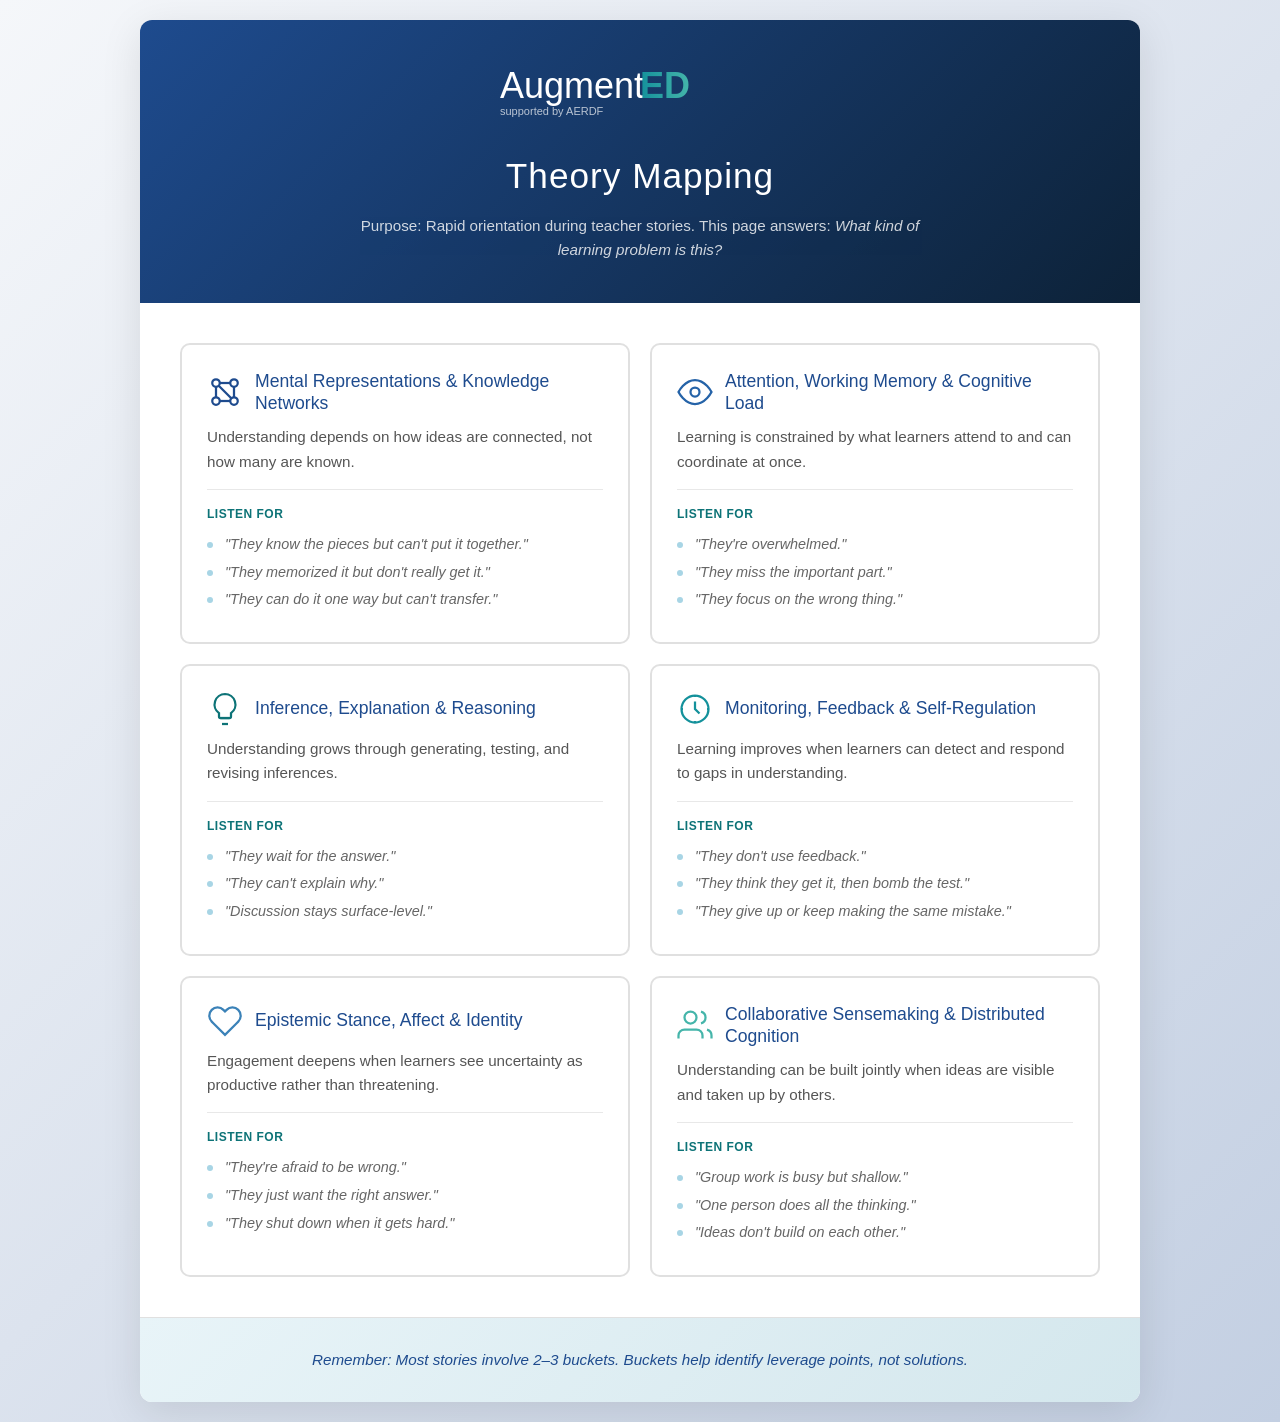
==== commit 614f0aa7: "Consolidate branches: use preferred index.html from restart branch - Replaced index.html with versio" ====
--- a/index.html
+++ b/index.html
@@ -3,7 +3,7 @@
 <head>
     <meta charset="UTF-8">
     <meta name="viewport" content="width=device-width, initial-scale=1.0">
-    <title>Conceptual Theory Buckets | AugmentED</title>
+    <title>Theory Mapping | AugmentED</title>
     <style>
         * {
             margin: 0;
@@ -52,12 +52,6 @@
             letter-spacing: 1px;
         }
 
-        header .subtitle {
-            font-size: 1.1em;
-            opacity: 0.9;
-            margin-bottom: 15px;
-        }
-
         header .purpose {
             font-size: 0.95em;
             opacity: 0.8;
@@ -72,15 +66,6 @@
 
         .buckets-section {
             padding: 40px;
-        }
-
-        .section-title {
-            font-size: 1.5em;
-            color: #1e4b8e;
-            margin-bottom: 25px;
-            font-weight: 400;
-            border-left: 4px solid #14919b;
-            padding-left: 15px;
         }
 
         .buckets-grid {
@@ -109,10 +94,17 @@
             cursor: default;
         }
 
+        .bucket-header {
+            display: flex;
+            align-items: center;
+            gap: 12px;
+            margin-bottom: 10px;
+        }
+
         .bucket-icon {
-            width: 48px;
-            height: 48px;
-            margin-bottom: 15px;
+            width: 36px;
+            height: 36px;
+            flex-shrink: 0;
         }
 
         .bucket-card[data-bucket="1"] .bucket-icon { color: #1e4b8e; }
@@ -124,9 +116,10 @@
 
         .bucket-card h3 {
             color: #1e4b8e;
-            font-size: 1.15em;
-            margin-bottom: 10px;
+            font-size: 1.1em;
+            margin: 0;
             font-weight: 500;
+            line-height: 1.3;
         }
 
         .bucket-card .core-idea-preview {
@@ -338,10 +331,6 @@
 
             .bucket-card.expanded {
                 grid-column: 1;
-            }
-
-            .section-title {
-                font-size: 1.3em;
             }
 
             footer {
@@ -366,29 +355,28 @@
                     <text x="0" y="55" font-family="Segoe UI, Tahoma, Geneva, Verdana, sans-serif" font-size="11" fill="rgba(255,255,255,0.7)">supported by AERDF</text>
                 </svg>
             </div>
-            <h1>Conceptual Theory Buckets</h1>
-            <p class="subtitle">Field Reference for Mapping Teacher Stories to Learning Science</p>
+            <h1>Theory Mapping</h1>
             <p class="purpose">Purpose: Rapid orientation during teacher stories. This page answers: <em>What kind of learning problem is this?</em></p>
         </header>
 
         <section class="buckets-section">
-            <h2 class="section-title">The Six Buckets</h2>
-
             <div class="buckets-grid">
                 <!-- Bucket 1 -->
                 <article class="bucket-card" data-bucket="1">
-                    <svg class="bucket-icon" viewBox="0 0 24 24" fill="none" stroke="currentColor" stroke-width="1.5">
-                        <circle cx="6" cy="6" r="2.5"/>
-                        <circle cx="18" cy="6" r="2.5"/>
-                        <circle cx="6" cy="18" r="2.5"/>
-                        <circle cx="18" cy="18" r="2.5"/>
-                        <line x1="8.5" y1="6" x2="15.5" y2="6"/>
-                        <line x1="6" y1="8.5" x2="6" y2="15.5"/>
-                        <line x1="18" y1="8.5" x2="18" y2="15.5"/>
-                        <line x1="8.5" y1="18" x2="15.5" y2="18"/>
-                        <line x1="8" y1="8" x2="16" y2="16"/>
-                    </svg>
-                    <h3>Mental Representations & Knowledge Networks</h3>
+                    <div class="bucket-header">
+                        <svg class="bucket-icon" viewBox="0 0 24 24" fill="none" stroke="currentColor" stroke-width="1.5">
+                            <circle cx="6" cy="6" r="2.5"/>
+                            <circle cx="18" cy="6" r="2.5"/>
+                            <circle cx="6" cy="18" r="2.5"/>
+                            <circle cx="18" cy="18" r="2.5"/>
+                            <line x1="8.5" y1="6" x2="15.5" y2="6"/>
+                            <line x1="6" y1="8.5" x2="6" y2="15.5"/>
+                            <line x1="18" y1="8.5" x2="18" y2="15.5"/>
+                            <line x1="8.5" y1="18" x2="15.5" y2="18"/>
+                            <line x1="8" y1="8" x2="16" y2="16"/>
+                        </svg>
+                        <h3>Mental Representations & Knowledge Networks</h3>
+                    </div>
                     <p class="core-idea-preview">Understanding depends on how ideas are connected, not how many are known.</p>
 
                     <div class="listen-for-preview">
@@ -425,11 +413,13 @@
 
                 <!-- Bucket 2 -->
                 <article class="bucket-card" data-bucket="2">
-                    <svg class="bucket-icon" viewBox="0 0 24 24" fill="none" stroke="currentColor" stroke-width="1.5">
-                        <path d="M1 12s4-8 11-8 11 8 11 8-4 8-11 8-11-8-11-8z"/>
-                        <circle cx="12" cy="12" r="3"/>
-                    </svg>
-                    <h3>Attention, Working Memory & Cognitive Load</h3>
+                    <div class="bucket-header">
+                        <svg class="bucket-icon" viewBox="0 0 24 24" fill="none" stroke="currentColor" stroke-width="1.5">
+                            <path d="M1 12s4-8 11-8 11 8 11 8-4 8-11 8-11-8-11-8z"/>
+                            <circle cx="12" cy="12" r="3"/>
+                        </svg>
+                        <h3>Attention, Working Memory & Cognitive Load</h3>
+                    </div>
                     <p class="core-idea-preview">Learning is constrained by what learners attend to and can coordinate at once.</p>
 
                     <div class="listen-for-preview">
@@ -466,12 +456,14 @@
 
                 <!-- Bucket 3 -->
                 <article class="bucket-card" data-bucket="3">
-                    <svg class="bucket-icon" viewBox="0 0 24 24" fill="none" stroke="currentColor" stroke-width="1.5">
-                        <path d="M9 18h6"/>
-                        <path d="M10 22h4"/>
-                        <path d="M12 2a7 7 0 0 0-4 12.7V17a1 1 0 0 0 1 1h6a1 1 0 0 0 1-1v-2.3A7 7 0 0 0 12 2z"/>
-                    </svg>
-                    <h3>Inference, Explanation & Reasoning</h3>
+                    <div class="bucket-header">
+                        <svg class="bucket-icon" viewBox="0 0 24 24" fill="none" stroke="currentColor" stroke-width="1.5">
+                            <path d="M9 18h6"/>
+                            <path d="M10 22h4"/>
+                            <path d="M12 2a7 7 0 0 0-4 12.7V17a1 1 0 0 0 1 1h6a1 1 0 0 0 1-1v-2.3A7 7 0 0 0 12 2z"/>
+                        </svg>
+                        <h3>Inference, Explanation & Reasoning</h3>
+                    </div>
                     <p class="core-idea-preview">Understanding grows through generating, testing, and revising inferences.</p>
 
                     <div class="listen-for-preview">
@@ -508,15 +500,17 @@
 
                 <!-- Bucket 4 -->
                 <article class="bucket-card" data-bucket="4">
-                    <svg class="bucket-icon" viewBox="0 0 24 24" fill="none" stroke="currentColor" stroke-width="1.5">
-                        <circle cx="12" cy="12" r="9"/>
-                        <path d="M12 7v5l3 3"/>
-                        <path d="M12 3v1"/>
-                        <path d="M12 20v1"/>
-                        <path d="M3 12h1"/>
-                        <path d="M20 12h1"/>
-                    </svg>
-                    <h3>Monitoring, Feedback & Self-Regulation</h3>
+                    <div class="bucket-header">
+                        <svg class="bucket-icon" viewBox="0 0 24 24" fill="none" stroke="currentColor" stroke-width="1.5">
+                            <circle cx="12" cy="12" r="9"/>
+                            <path d="M12 7v5l3 3"/>
+                            <path d="M12 3v1"/>
+                            <path d="M12 20v1"/>
+                            <path d="M3 12h1"/>
+                            <path d="M20 12h1"/>
+                        </svg>
+                        <h3>Monitoring, Feedback & Self-Regulation</h3>
+                    </div>
                     <p class="core-idea-preview">Learning improves when learners can detect and respond to gaps in understanding.</p>
 
                     <div class="listen-for-preview">
@@ -553,10 +547,12 @@
 
                 <!-- Bucket 5 -->
                 <article class="bucket-card" data-bucket="5">
-                    <svg class="bucket-icon" viewBox="0 0 24 24" fill="none" stroke="currentColor" stroke-width="1.5">
-                        <path d="M20.84 4.61a5.5 5.5 0 0 0-7.78 0L12 5.67l-1.06-1.06a5.5 5.5 0 0 0-7.78 7.78l1.06 1.06L12 21.23l7.78-7.78 1.06-1.06a5.5 5.5 0 0 0 0-7.78z"/>
-                    </svg>
-                    <h3>Epistemic Stance, Affect & Identity</h3>
+                    <div class="bucket-header">
+                        <svg class="bucket-icon" viewBox="0 0 24 24" fill="none" stroke="currentColor" stroke-width="1.5">
+                            <path d="M20.84 4.61a5.5 5.5 0 0 0-7.78 0L12 5.67l-1.06-1.06a5.5 5.5 0 0 0-7.78 7.78l1.06 1.06L12 21.23l7.78-7.78 1.06-1.06a5.5 5.5 0 0 0 0-7.78z"/>
+                        </svg>
+                        <h3>Epistemic Stance, Affect & Identity</h3>
+                    </div>
                     <p class="core-idea-preview">Engagement deepens when learners see uncertainty as productive rather than threatening.</p>
 
                     <div class="listen-for-preview">
@@ -593,13 +589,15 @@
 
                 <!-- Bucket 6 -->
                 <article class="bucket-card" data-bucket="6">
-                    <svg class="bucket-icon" viewBox="0 0 24 24" fill="none" stroke="currentColor" stroke-width="1.5">
-                        <path d="M17 21v-2a4 4 0 0 0-4-4H5a4 4 0 0 0-4 4v2"/>
-                        <circle cx="9" cy="7" r="4"/>
-                        <path d="M23 21v-2a4 4 0 0 0-3-3.87"/>
-                        <path d="M16 3.13a4 4 0 0 1 0 7.75"/>
-                    </svg>
-                    <h3>Collaborative Sensemaking & Distributed Cognition</h3>
+                    <div class="bucket-header">
+                        <svg class="bucket-icon" viewBox="0 0 24 24" fill="none" stroke="currentColor" stroke-width="1.5">
+                            <path d="M17 21v-2a4 4 0 0 0-4-4H5a4 4 0 0 0-4 4v2"/>
+                            <circle cx="9" cy="7" r="4"/>
+                            <path d="M23 21v-2a4 4 0 0 0-3-3.87"/>
+                            <path d="M16 3.13a4 4 0 0 1 0 7.75"/>
+                        </svg>
+                        <h3>Collaborative Sensemaking & Distributed Cognition</h3>
+                    </div>
                     <p class="core-idea-preview">Understanding can be built jointly when ideas are visible and taken up by others.</p>
 
                     <div class="listen-for-preview">
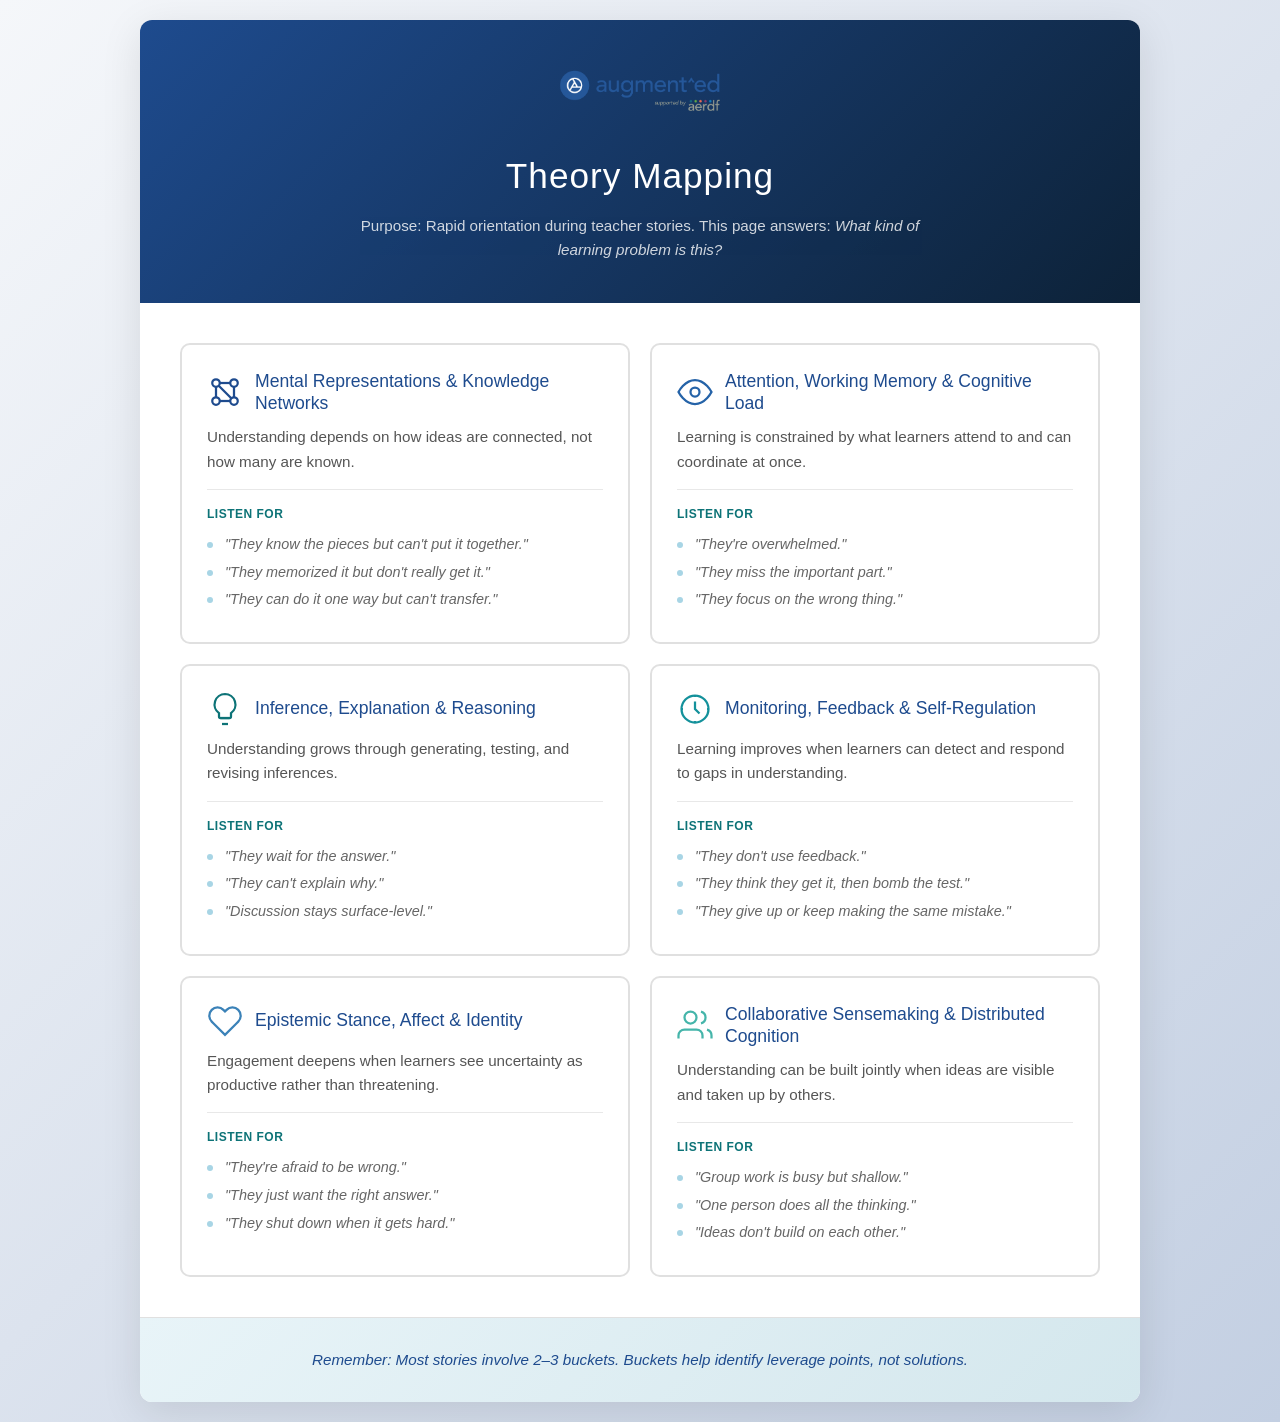
==== commit 275be65b: "Restore uploaded logo PNG file - Retrieved logo from restart branch - Updated index.html to use the " ====
--- a/index.html
+++ b/index.html
@@ -343,17 +343,7 @@
     <div class="container">
         <header>
             <div class="logo">
-                <svg viewBox="0 0 280 60" height="60" xmlns="http://www.w3.org/2000/svg">
-                    <defs>
-                        <linearGradient id="logoGradient" x1="0%" y1="0%" x2="100%" y2="0%">
-                            <stop offset="0%" style="stop-color:#14919b"/>
-                            <stop offset="100%" style="stop-color:#45b5aa"/>
-                        </linearGradient>
-                    </defs>
-                    <text x="0" y="38" font-family="Segoe UI, Tahoma, Geneva, Verdana, sans-serif" font-size="36" font-weight="300" fill="white">Augment</text>
-                    <text x="140" y="38" font-family="Segoe UI, Tahoma, Geneva, Verdana, sans-serif" font-size="36" font-weight="600" fill="url(#logoGradient)">ED</text>
-                    <text x="0" y="55" font-family="Segoe UI, Tahoma, Geneva, Verdana, sans-serif" font-size="11" fill="rgba(255,255,255,0.7)">supported by AERDF</text>
-                </svg>
+                <img src="AugmentED_Logo_FullColor_wTag.png" alt="AugmentED - supported by AERDF">
             </div>
             <h1>Theory Mapping</h1>
             <p class="purpose">Purpose: Rapid orientation during teacher stories. This page answers: <em>What kind of learning problem is this?</em></p>
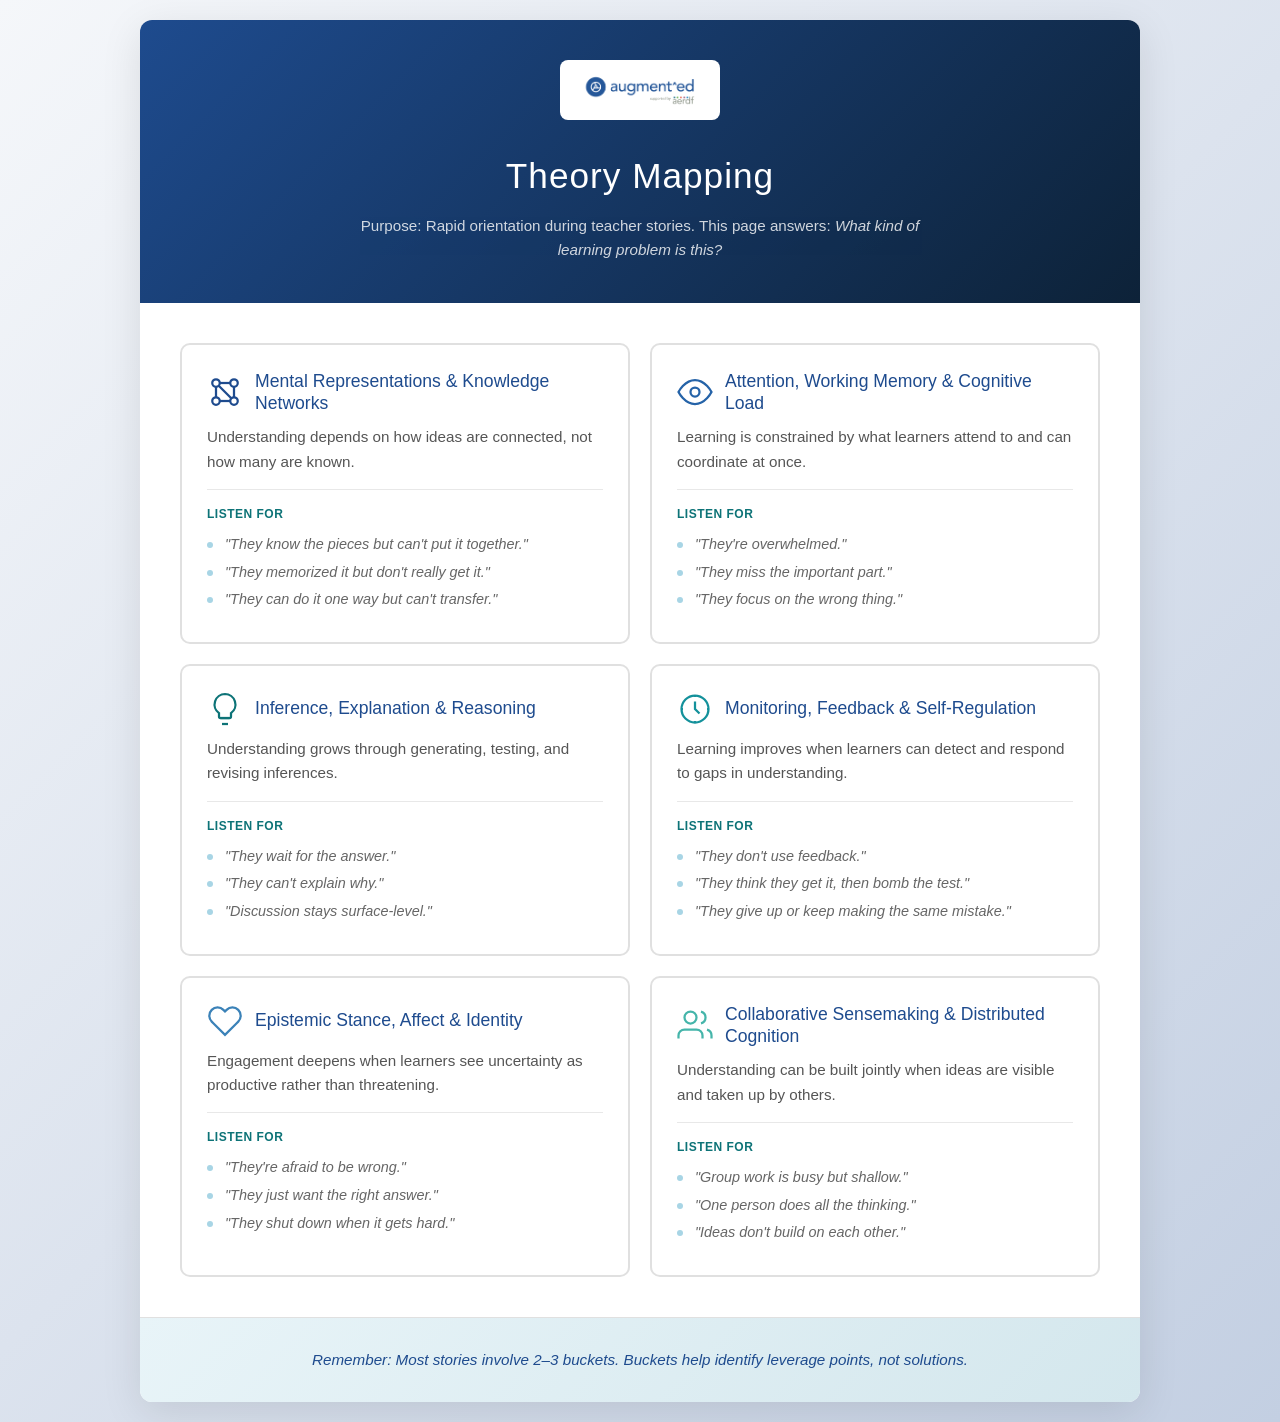
==== commit 8d2d61e6: "Add white background to logo for visibility on dark header" ====
--- a/index.html
+++ b/index.html
@@ -43,6 +43,9 @@
         .logo img {
             height: 60px;
             width: auto;
+            background: white;
+            padding: 10px 20px;
+            border-radius: 8px;
         }
 
         header h1 {
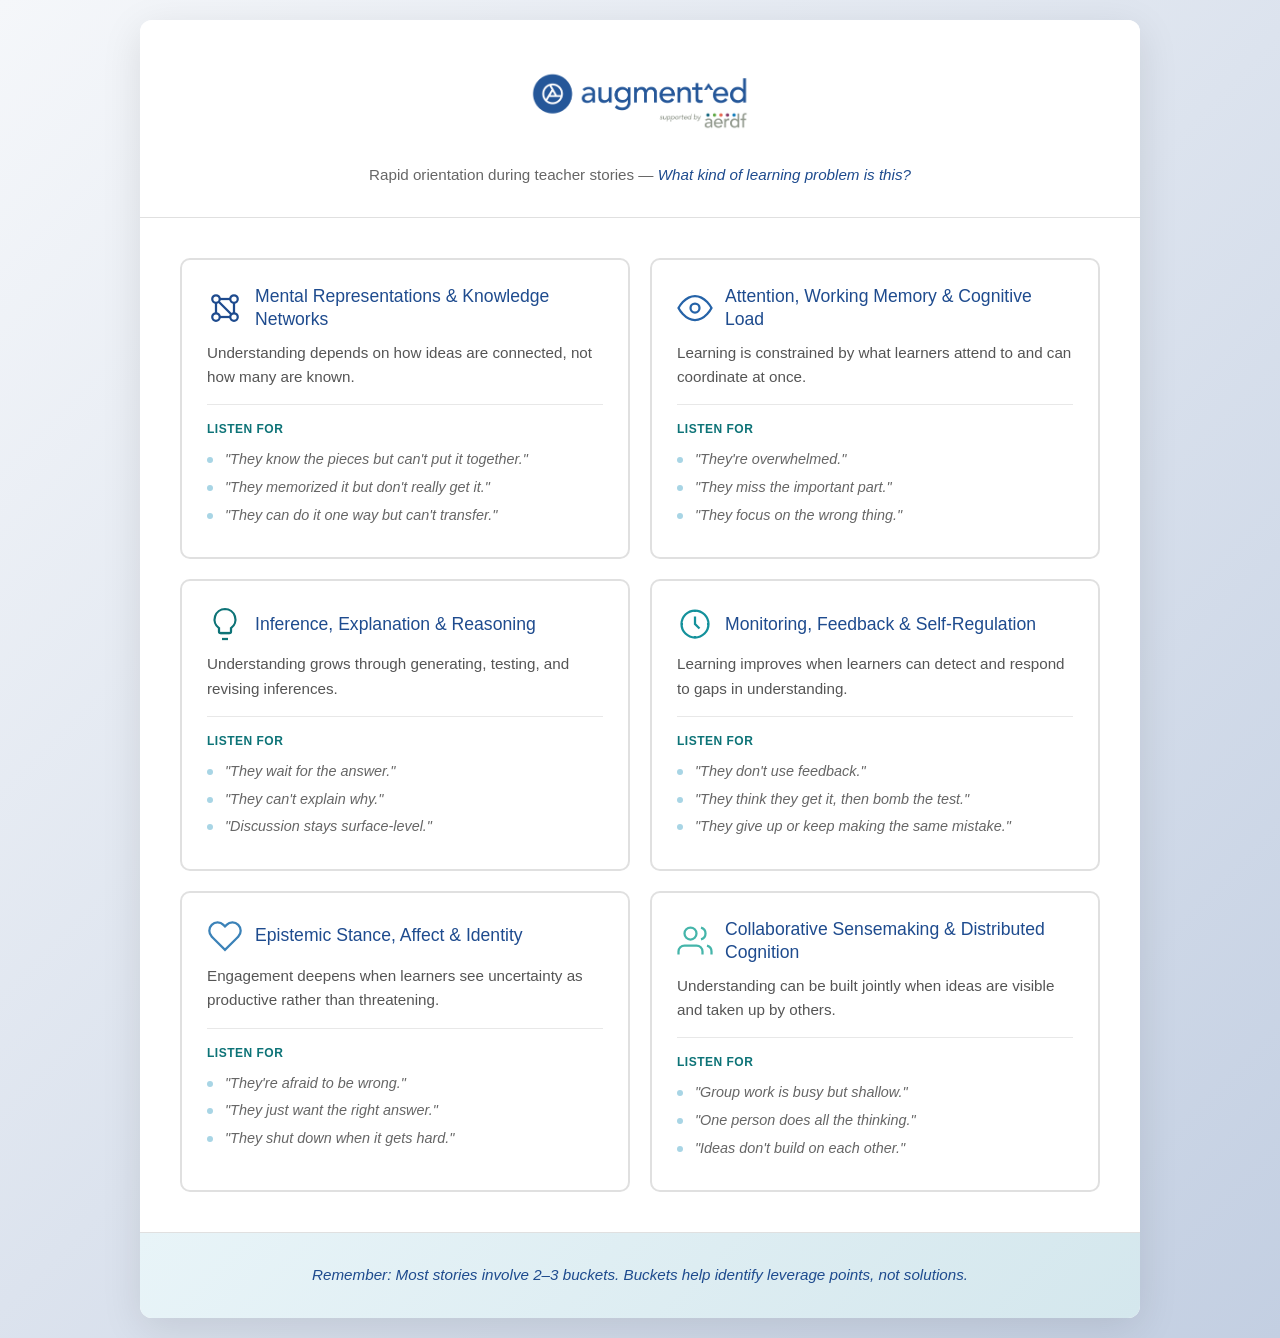
==== commit 2ea711a9: "Clean up header: remove blue banner, enlarge logo, simplify text" ====
--- a/index.html
+++ b/index.html
@@ -30,41 +30,31 @@
         }
 
         header {
-            background: linear-gradient(135deg, #1e4b8e 0%, #0d2238 100%);
-            color: white;
-            padding: 40px;
+            background: white;
+            padding: 40px 40px 30px 40px;
             text-align: center;
+            border-bottom: 1px solid #e0e0e0;
         }
 
         .logo {
-            margin-bottom: 20px;
+            margin-bottom: 15px;
         }
 
         .logo img {
-            height: 60px;
+            height: 80px;
             width: auto;
-            background: white;
-            padding: 10px 20px;
-            border-radius: 8px;
-        }
-
-        header h1 {
-            font-size: 2.2em;
-            margin-bottom: 10px;
-            font-weight: 300;
-            letter-spacing: 1px;
         }
 
         header .purpose {
             font-size: 0.95em;
-            opacity: 0.8;
+            color: #666;
             max-width: 600px;
             margin: 0 auto;
         }
 
         header .purpose em {
             font-style: italic;
-            opacity: 1;
+            color: #1e4b8e;
         }
 
         .buckets-section {
@@ -348,8 +338,7 @@
             <div class="logo">
                 <img src="AugmentED_Logo_FullColor_wTag.png" alt="AugmentED - supported by AERDF">
             </div>
-            <h1>Theory Mapping</h1>
-            <p class="purpose">Purpose: Rapid orientation during teacher stories. This page answers: <em>What kind of learning problem is this?</em></p>
+            <p class="purpose">Rapid orientation during teacher stories — <em>What kind of learning problem is this?</em></p>
         </header>
 
         <section class="buckets-section">
